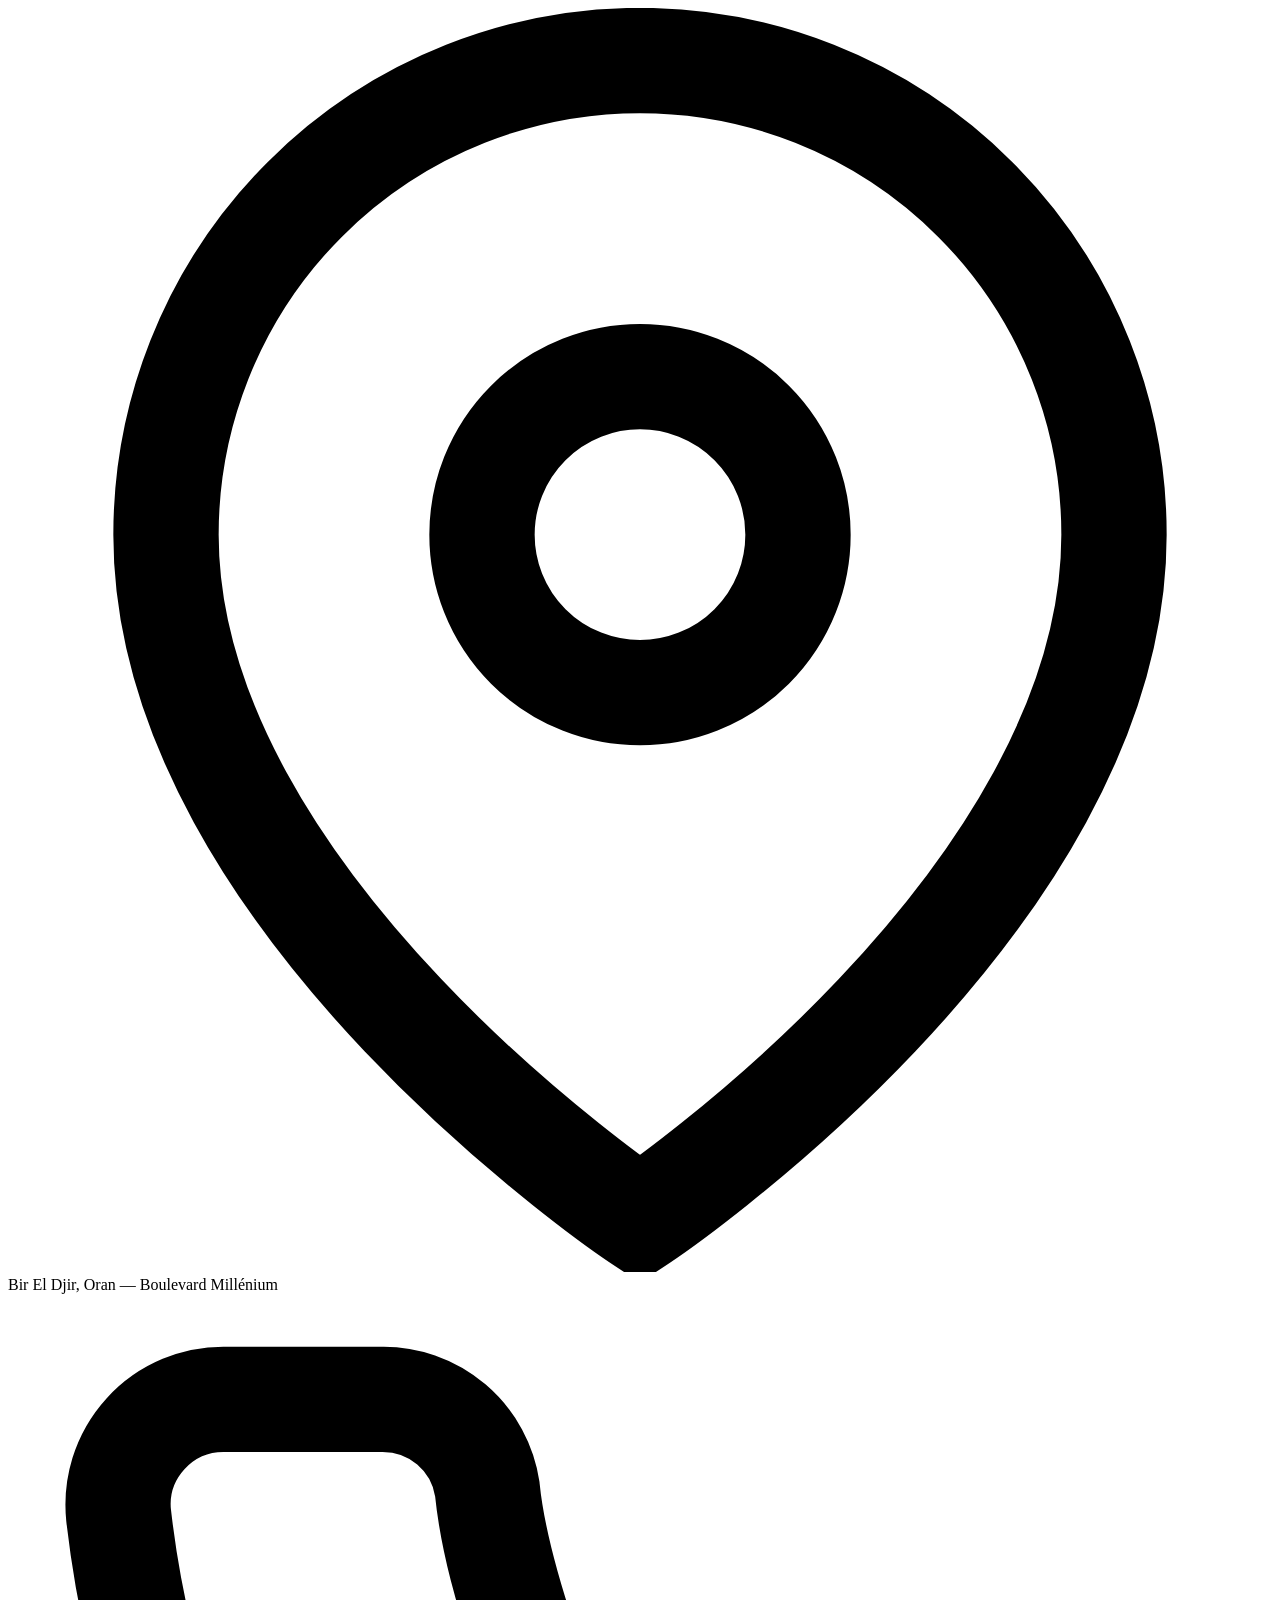
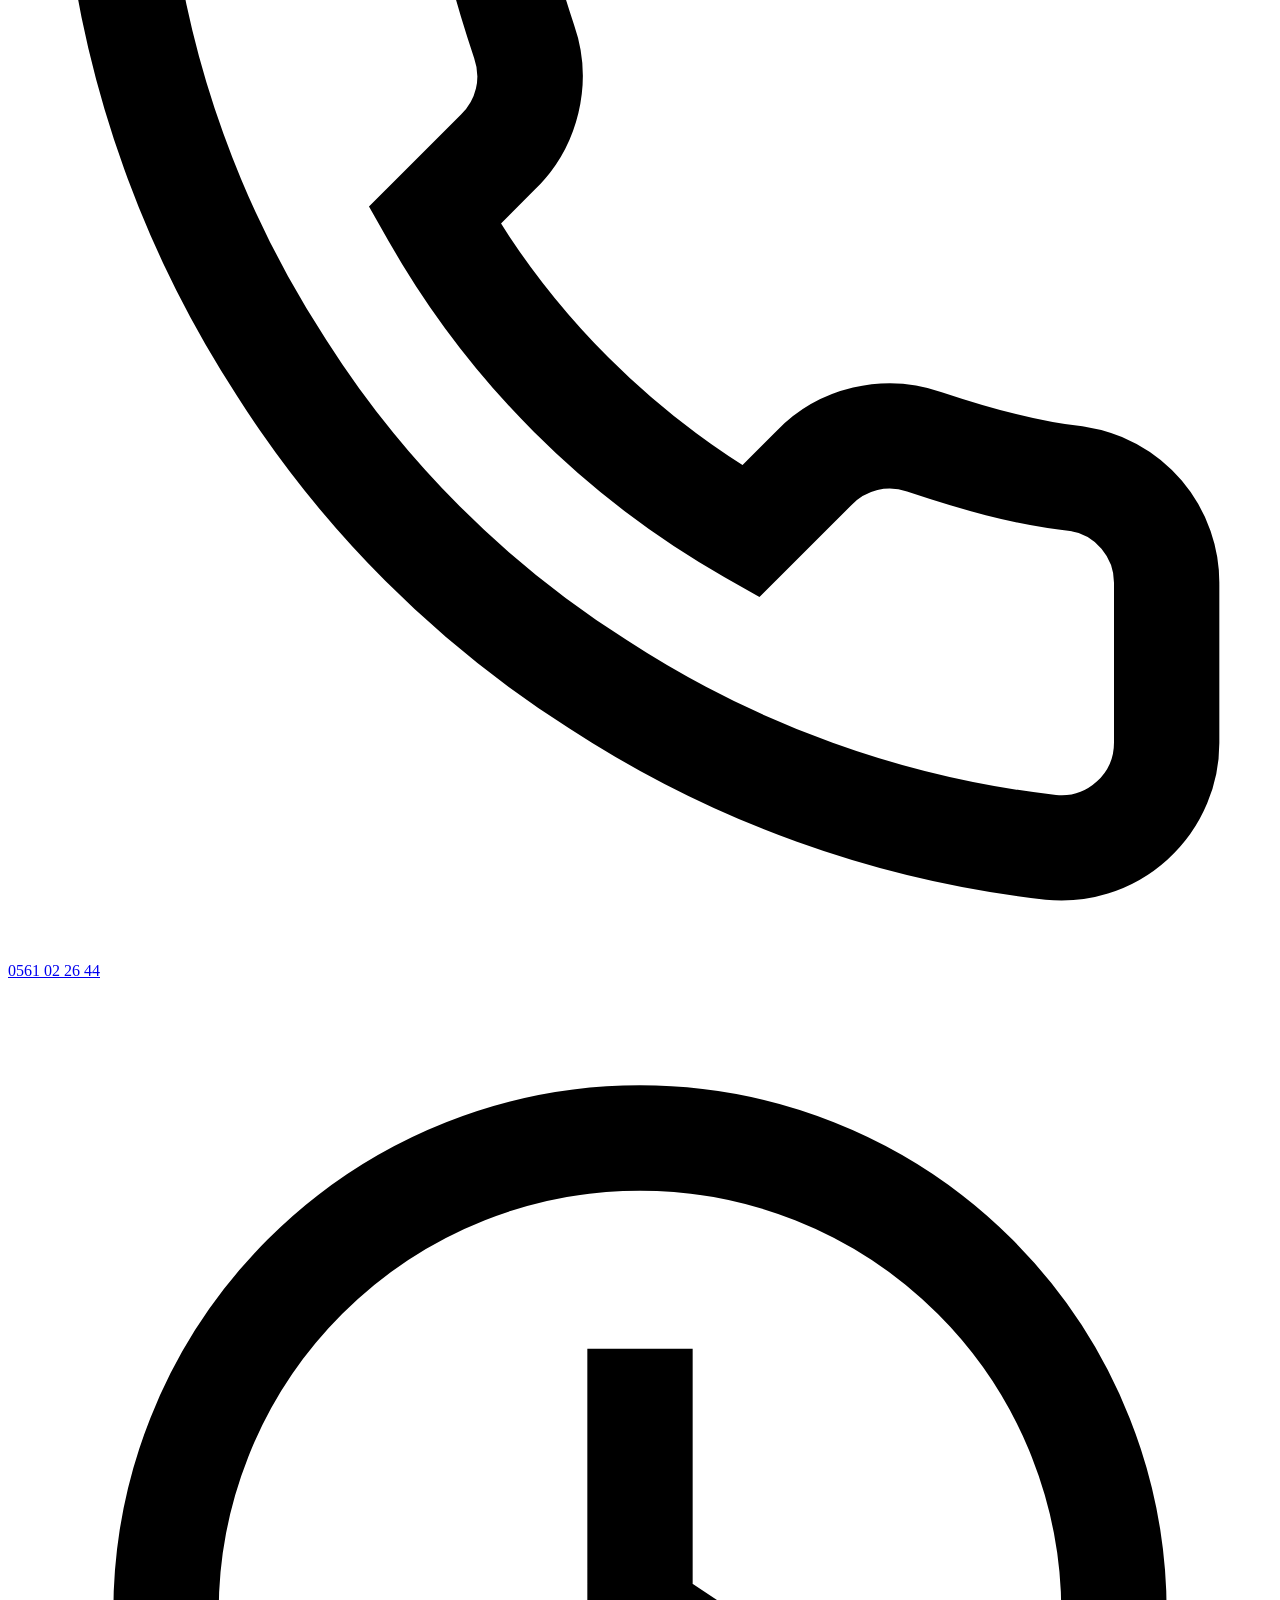
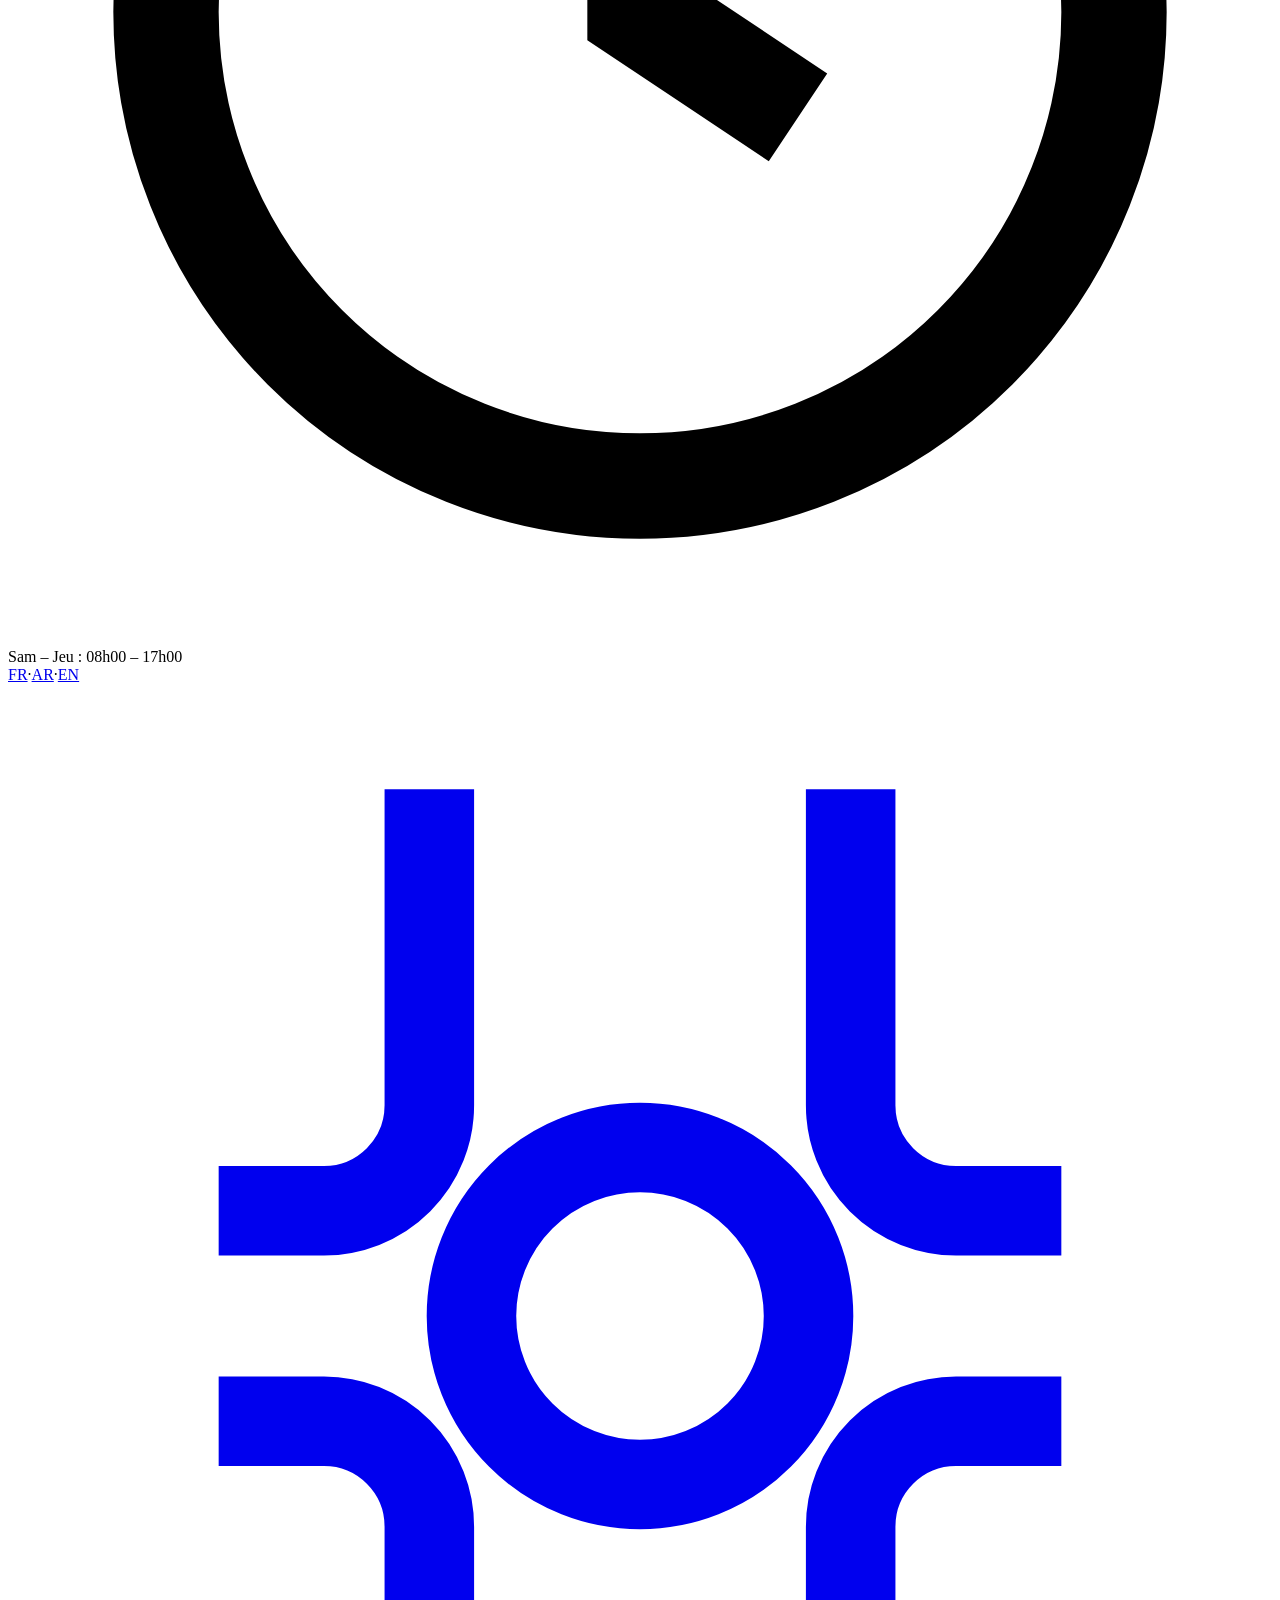
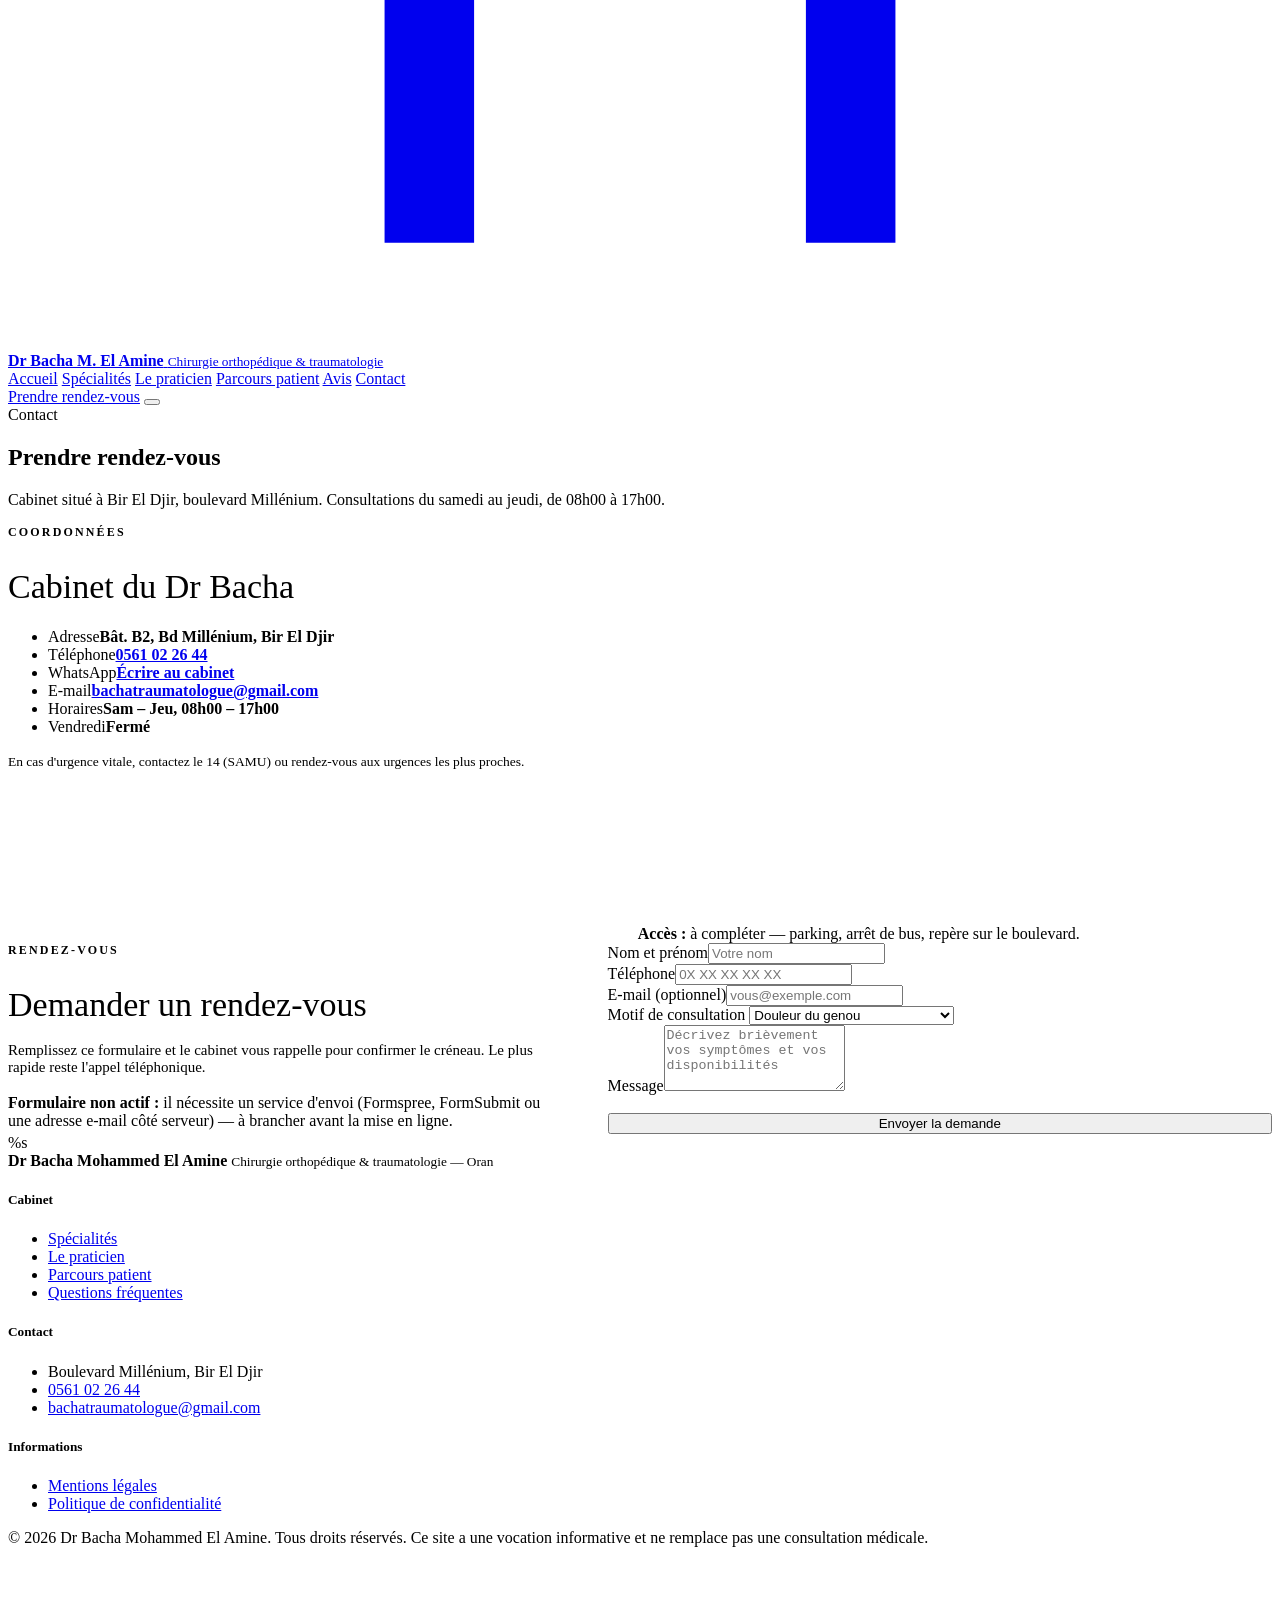
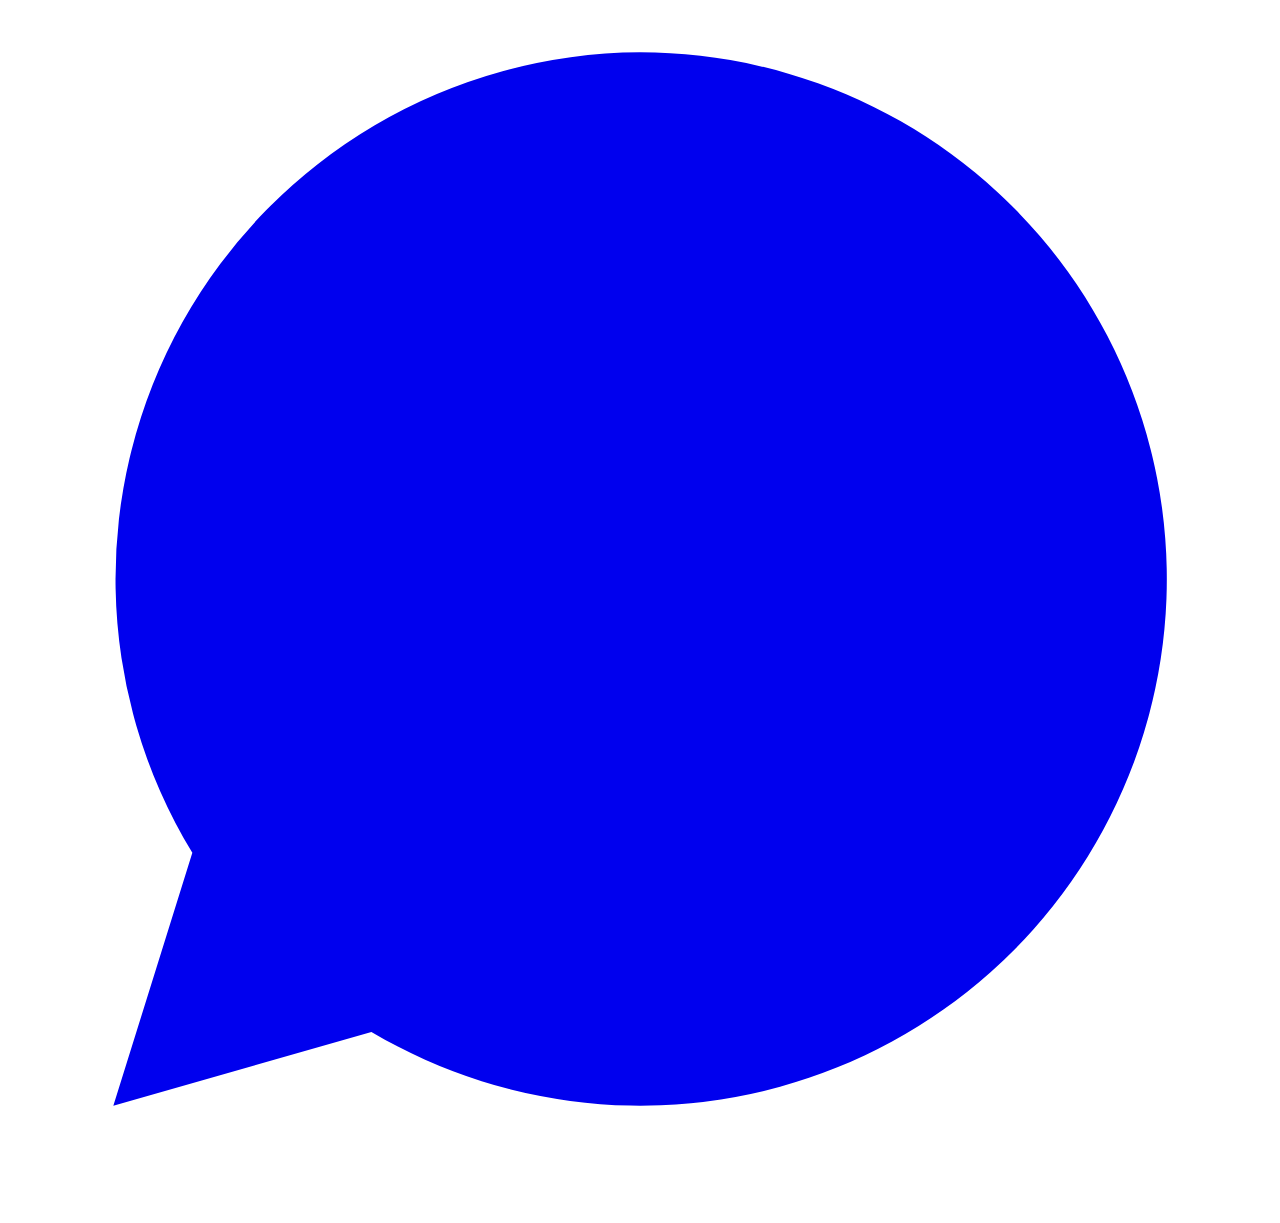
==== contact.html @ 80d090c2 "Add contact.html" ====
<!DOCTYPE html>
<html lang="fr">
<head>
<meta charset="UTF-8">
<meta name="viewport" content="width=device-width, initial-scale=1.0">
<title>Contact et rendez-vous — Dr Bacha, chirurgien orthopédiste à Oran</title>
<meta name="description" content="Coordonnées du cabinet du Dr Bacha à Bir El Djir (Oran) : téléphone 0561 02 26 44, WhatsApp, horaires et demande de rendez-vous en ligne.">
<link rel="preconnect" href="https://fonts.googleapis.com">
<link rel="preconnect" href="https://fonts.gstatic.com" crossorigin>
<link href="https://fonts.googleapis.com/css2?family=Newsreader:ital,opsz,wght@0,6..72,400;0,6..72,500;0,6..72,600;1,6..72,400&family=Inter:wght@300;400;500;600;700&display=swap" rel="stylesheet">
<link rel="stylesheet" href="styles.css">
</head>
<body>

<div class="topbar">
  <div class="wrap">
    <div class="left">
      <span>
        <svg viewBox="0 0 24 24" fill="none" stroke="currentColor" stroke-width="2"><path d="M21 10c0 7-9 13-9 13s-9-6-9-13a9 9 0 1118 0z"/><circle cx="12" cy="10" r="3"/></svg>
        Bir El Djir, Oran — Boulevard Millénium
      </span>
      <span>
        <svg viewBox="0 0 24 24" fill="none" stroke="currentColor" stroke-width="2"><path d="M22 16.9v3a2 2 0 01-2.2 2 19.8 19.8 0 01-8.6-3.1 19.5 19.5 0 01-6-6A19.8 19.8 0 012.1 4.2 2 2 0 014.1 2h3a2 2 0 012 1.7c.1 1 .4 2 .7 2.9a2 2 0 01-.5 2.1L8.1 9.9a16 16 0 006 6l1.2-1.2a2 2 0 012.1-.5c.9.3 1.9.6 2.9.7a2 2 0 011.7 2z"/></svg>
        <a href="tel:+213561022644">0561 02 26 44</a>
      </span>
      <span>
        <svg viewBox="0 0 24 24" fill="none" stroke="currentColor" stroke-width="2"><circle cx="12" cy="12" r="9"/><path d="M12 7v5l3 2"/></svg>
        Sam – Jeu : 08h00 – 17h00
      </span>
    </div>
    <div class="lang"><a href="#" class="on">FR</a><span>·</span><a href="#">AR</a><span>·</span><a href="#">EN</a></div>
  </div>
</div>

<header>
  <div class="wrap">
    <a href="index.html" class="brand"><div class="mark"><svg viewBox="0 0 24 24" fill="none" stroke="currentColor" stroke-width="1.7"><path d="M8 2v6a2 2 0 01-2 2H4M16 2v6a2 2 0 002 2h2"/><path d="M8 22v-6a2 2 0 00-2-2H4M16 22v-6a2 2 0 012-2h2"/><circle cx="12" cy="12" r="3.2"/></svg></div>
      <div class="txt">
        <strong>Dr Bacha M. El Amine</strong>
        <small>Chirurgie orthopédique &amp; traumatologie</small>
      </div>
    </a>
    <nav class="main">
      <a href="index.html">Accueil</a>
      <a href="specialites.html">Spécialités</a>
      <a href="praticien.html">Le praticien</a>
      <a href="index.html#parcours">Parcours patient</a>
      <a href="index.html#avis">Avis</a>
      <a href="contact.html" class="on">Contact</a>
    </nav>
    <a href="contact.html" class="btn btn-primary">Prendre rendez-vous</a>
    <button class="burger" aria-label="Menu"><span></span><span></span><span></span></button>
  </div>
</header>

<section class="page-hero">
  <div class="wrap">
    <div class="crumb">Contact</div>
    <h1>Prendre rendez-vous</h1>
    <p>Cabinet situé à Bir El Djir, boulevard Millénium. Consultations du samedi au jeudi, de 08h00 à 17h00.</p>
  </div>
</section>

<section>
  <div class="wrap" style="display:grid;grid-template-columns:.95fr 1.05fr;gap:56px;align-items:start">
    <div>
      <span class="kicker" style="display:block;font-size:12px;letter-spacing:.18em;text-transform:uppercase;color:var(--teal);font-weight:700;margin-bottom:14px">Coordonnées</span>
      <h2 class="serif" style="font-size:clamp(24px,2.8vw,34px);color:var(--navy);font-weight:400;margin-bottom:22px">Cabinet du Dr Bacha</h2>
      <ul class="hours">
        <li><span>Adresse</span><b>Bât. B2, Bd Millénium, Bir El Djir</b></li>
        <li><span>Téléphone</span><b><a href="tel:+213561022644">0561 02 26 44</a></b></li>
        <li><span>WhatsApp</span><b><a href="https://wa.me/213561022644">Écrire au cabinet</a></b></li>
        <li><span>E-mail</span><b><a href="mailto:bachatraumatologue@gmail.com">bachatraumatologue@gmail.com</a></b></li>
        <li><span>Horaires</span><b>Sam – Jeu, 08h00 – 17h00</b></li>
        <li><span>Vendredi</span><b>Fermé</b></li>
      </ul>
      <p style="font-size:13.5px;color:var(--muted);margin-top:18px">En cas d'urgence vitale, contactez le 14 (SAMU) ou rendez-vous aux urgences les plus proches.</p>
    </div>
    <div>
      <div class="map-frame">
        <iframe src="https://www.google.com/maps?q=Dr+Bacha+Cabinet+de+chirurgie+orthop%C3%A9dique+et+traumatologie+Bir+El+Djir&output=embed" width="100%" height="380" style="border:0" loading="lazy" referrerpolicy="no-referrer-when-downgrade" title="Localisation du cabinet"></iframe>
      </div>
      <div class="todo" style="margin-top:16px"><b>Accès :</b> à compléter — parking, arrêt de bus, repère sur le boulevard.</div>
    </div>
  </div>
</section>

<section style="background:var(--sand)">
  <div class="wrap" style="display:grid;grid-template-columns:.9fr 1.1fr;gap:56px;align-items:start">
    <div>
      <span class="kicker" style="display:block;font-size:12px;letter-spacing:.18em;text-transform:uppercase;color:var(--teal);font-weight:700;margin-bottom:14px">Rendez-vous</span>
      <h2 class="serif" style="font-size:clamp(24px,2.8vw,34px);color:var(--navy);font-weight:400;margin-bottom:18px">Demander un rendez-vous</h2>
      <p style="color:var(--muted);font-size:15px">Remplissez ce formulaire et le cabinet vous rappelle pour confirmer le créneau. Le plus rapide reste l'appel téléphonique.</p>
      <div class="todo" style="margin-top:18px"><b>Formulaire non actif :</b> il nécessite un service d'envoi (Formspree, FormSubmit ou une adresse e-mail côté serveur) — à brancher avant la mise en ligne.</div>
    </div>
    <form class="card" onsubmit="event.preventDefault();alert('Formulaire de démonstration : merci de nous contacter par téléphone.');">
      <div class="form-grid">
        <div class="field"><label for="nom">Nom et prénom</label><input id="nom" name="nom" type="text" placeholder="Votre nom" required></div>
        <div class="field"><label for="tel">Téléphone</label><input id="tel" name="tel" type="tel" placeholder="0X XX XX XX XX" required></div>
        <div class="field full"><label for="email">E-mail (optionnel)</label><input id="email" name="email" type="email" placeholder="vous@exemple.com"></div>
        <div class="field full"><label for="motif">Motif de consultation</label>
          <select id="motif" name="motif">
            <option>Douleur du genou</option><option>Douleur de la hanche</option>
            <option>Épaule</option><option>Main et poignet</option>
            <option>Suite de fracture / traumatisme</option><option>Deuxième avis</option><option>Autre</option>
          </select>
        </div>
        <div class="field full"><label for="message">Message</label><textarea id="message" name="message" rows="4" placeholder="Décrivez brièvement vos symptômes et vos disponibilités"></textarea></div>
      </div>
      <button type="submit" class="btn btn-primary" style="margin-top:18px;width:100%">Envoyer la demande</button>
    </form>
  </div>
</section>

<footer>
  <div class="wrap">
    <div class="top">
      <div class="brand">%s
        <div class="txt">
          <strong>Dr Bacha Mohammed El Amine</strong>
          <small>Chirurgie orthopédique &amp; traumatologie — Oran</small>
        </div>
      </div>
      <div class="cols">
        <div>
          <h5>Cabinet</h5>
          <ul>
            <li><a href="specialites.html">Spécialités</a></li>
            <li><a href="praticien.html">Le praticien</a></li>
            <li><a href="index.html#parcours">Parcours patient</a></li>
            <li><a href="index.html#faq">Questions fréquentes</a></li>
          </ul>
        </div>
        <div>
          <h5>Contact</h5>
          <ul>
            <li>Boulevard Millénium, Bir El Djir</li>
            <li><a href="tel:+213561022644">0561 02 26 44</a></li>
            <li><a href="mailto:bachatraumatologue@gmail.com">bachatraumatologue@gmail.com</a></li>
          </ul>
        </div>
        <div>
          <h5>Informations</h5>
          <ul>
            <li><a href="mentions-legales.html">Mentions légales</a></li>
            <li><a href="mentions-legales.html#confidentialite">Politique de confidentialité</a></li>
          </ul>
        </div>
      </div>
    </div>
    <div class="bottom">
      <span>© 2026 Dr Bacha Mohammed El Amine. Tous droits réservés.</span>
      <span>Ce site a une vocation informative et ne remplace pas une consultation médicale.</span>
    </div>
  </div>
</footer>

<a href="https://wa.me/213561022644" class="float" aria-label="WhatsApp">
  <svg viewBox="0 0 24 24" fill="currentColor"><path d="M17.5 14.4c-.3-.2-1.8-.9-2.1-1-.3-.1-.5-.2-.7.1-.2.3-.8 1-.9 1.1-.2.2-.3.2-.6.1-.3-.2-1.2-.5-2.3-1.4-.8-.8-1.4-1.7-1.6-2-.2-.3 0-.4.1-.6l.5-.6c.1-.2.2-.3.3-.5.1-.2 0-.4 0-.5 0-.2-.7-1.6-.9-2.2-.2-.5-.4-.5-.6-.5h-.5c-.2 0-.5.1-.7.3-.3.3-1 1-1 2.4s1 2.8 1.2 3c.1.2 2 3.1 4.9 4.3 2.4 1 2.9.8 3.4.8.5-.1 1.6-.7 1.9-1.3.2-.6.2-1.2.2-1.3-.1-.2-.3-.2-.6-.4zM12 2a10 10 0 00-8.5 15.2L2 22l4.9-1.4A10 10 0 1012 2z"/></svg>
</a>

<script>
  document.querySelector('.burger')?.addEventListener('click', () => {
    const n = document.querySelector('nav.main');
    if (!n) return;
    const open = n.style.display === 'flex';
    n.style.display = open ? '' : 'flex';
    n.style.position = 'absolute'; n.style.top = '76px'; n.style.right = '16px';
    n.style.flexDirection = 'column'; n.style.background = '#fff';
    n.style.padding = '18px 22px'; n.style.borderRadius = '14px';
    n.style.boxShadow = '0 18px 50px -20px rgba(11,37,69,.28)';
    n.style.gap = '14px'; n.style.zIndex = '70';
  });
  const io = new IntersectionObserver((es) => es.forEach(e => { if (e.isIntersecting) e.target.classList.add('in'); }), { threshold: 0.12 });
  document.querySelectorAll('.reveal').forEach(el => io.observe(el));
</script>
</body>
</html>
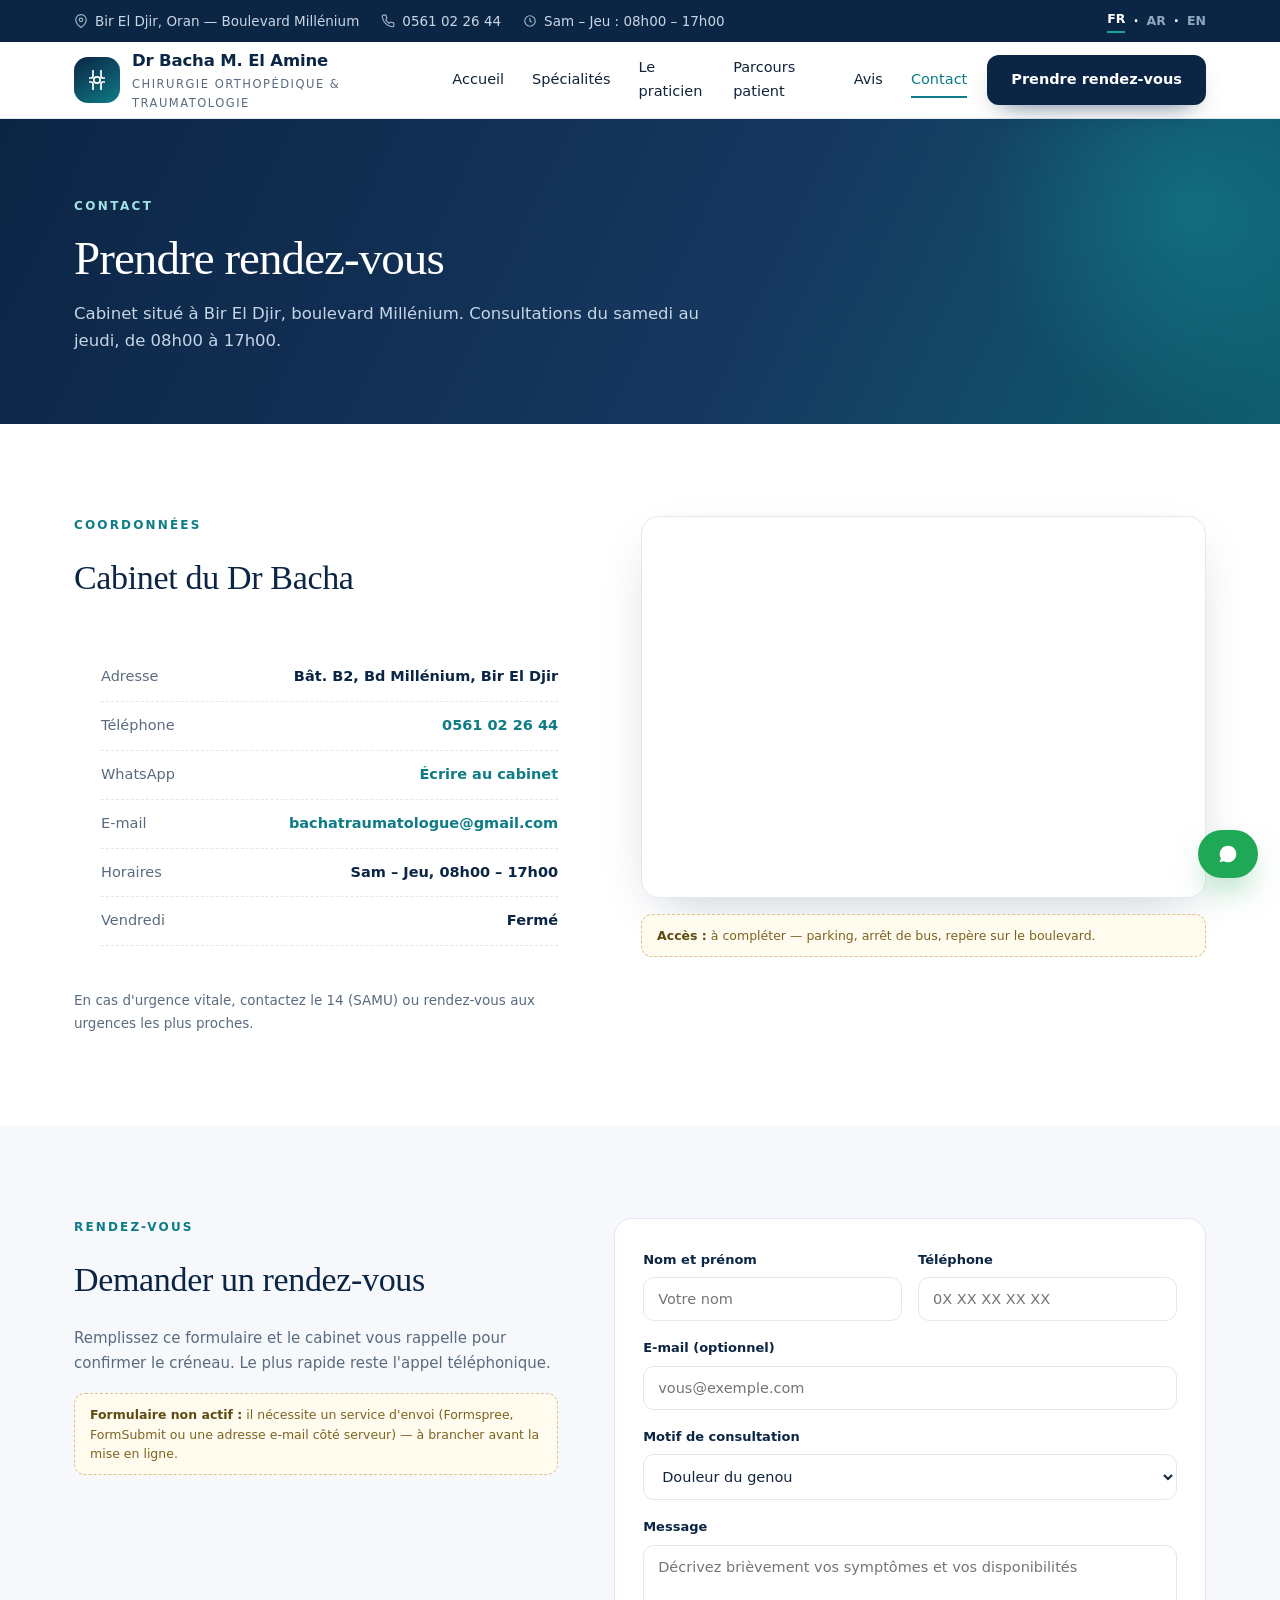
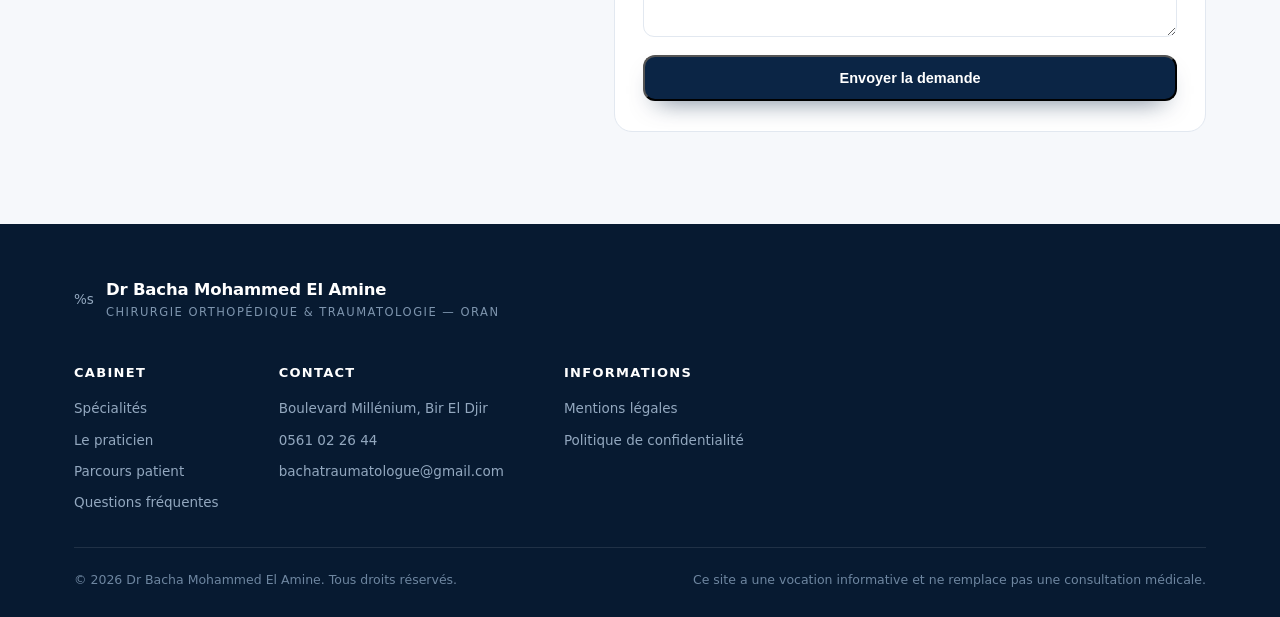
==== commit 8db465c3: "SEO: update contact.html" ====
--- a/contact.html
+++ b/contact.html
@@ -9,6 +9,14 @@
 <link rel="preconnect" href="https://fonts.gstatic.com" crossorigin>
 <link href="https://fonts.googleapis.com/css2?family=Newsreader:ital,opsz,wght@0,6..72,400;0,6..72,500;0,6..72,600;1,6..72,400&family=Inter:wght@300;400;500;600;700&display=swap" rel="stylesheet">
 <link rel="stylesheet" href="styles.css">
+<link rel="canonical" href="https://noudjoudtouil031-cloud.github.io/dr-bacha-site/contact.html">
+<meta property="og:url" content="https://noudjoudtouil031-cloud.github.io/dr-bacha-site/contact.html">
+<meta property="og:image" content="https://noudjoudtouil031-cloud.github.io/dr-bacha-site/assets-real/praticien-portrait.jpg">
+<meta property="og:site_name" content="Dr Bacha Mohammed El Amine">
+<meta name="twitter:card" content="summary_large_image">
+<meta name="twitter:title" content="Contact et rendez-vous — Dr Bacha, chirurgien orthopédiste à Oran">
+<meta name="geo.region" content="DZ-31">
+<meta name="geo.placename" content="Oran, Bir El Djir">
 </head>
 <body>
 
--- a/styles.css
+++ b/styles.css
@@ -0,0 +1,347 @@
+
+  :root{
+    --navy:#0B2545;
+    --navy-soft:#16375F;
+    --teal:#0E7C86;
+    --teal-light:#16A0A8;
+    --sand:#F6F8FB;
+    --white:#FFFFFF;
+    --ink:#12233A;
+    --muted:#5A6B7F;
+    --line:#E2E8F0;
+    --shadow:0 18px 50px -20px rgba(11,37,69,.28);
+    --radius:18px;
+  }
+  *{margin:0;padding:0;box-sizing:border-box}
+  html{scroll-behavior:smooth}
+  body{
+    font-family:'Inter',system-ui,-apple-system,sans-serif;
+    color:var(--ink);background:var(--white);
+    line-height:1.65;-webkit-font-smoothing:antialiased;
+  }
+  img{max-width:100%;display:block}
+  a{text-decoration:none;color:inherit}
+  .wrap{max-width:1180px;margin:0 auto;padding:0 24px}
+  .serif{font-family:'Newsreader',Georgia,serif;font-weight:400;letter-spacing:-.01em}
+
+  /* ---------- TOP BAR ---------- */
+  .topbar{background:var(--navy);color:#C9D6E5;font-size:13.5px}
+  .topbar .wrap{display:flex;gap:26px;align-items:center;justify-content:space-between;min-height:42px;flex-wrap:wrap}
+  .topbar .left{display:flex;gap:22px;flex-wrap:wrap;align-items:center}
+  .topbar span{display:inline-flex;align-items:center;gap:7px}
+  .topbar svg{width:14px;height:14px;opacity:.8}
+  .topbar .lang{display:flex;gap:8px;align-items:center;font-weight:600;color:#fff}
+  .topbar .lang a.on{color:#fff;border-bottom:2px solid var(--teal-light);padding-bottom:1px}
+  .topbar .lang a{color:#8FA6BF;font-size:12.5px}
+
+  /* ---------- HEADER ---------- */
+  header{position:sticky;top:0;z-index:60;background:rgba(255,255,255,.94);backdrop-filter:blur(14px);border-bottom:1px solid var(--line)}
+  header .wrap{display:flex;align-items:center;justify-content:space-between;min-height:76px;gap:20px}
+  .brand{display:flex;align-items:center;gap:12px}
+  .brand .mark{
+    width:46px;height:46px;border-radius:14px;
+    background:linear-gradient(150deg,var(--navy),var(--teal));
+    display:grid;place-items:center;color:#fff;flex-shrink:0;
+  }
+  .brand .mark svg{width:24px;height:24px}
+  .brand .txt strong{display:block;font-size:16.5px;font-weight:600;letter-spacing:-.01em;color:var(--navy)}
+  .brand .txt small{display:block;font-size:11.5px;text-transform:uppercase;letter-spacing:.13em;color:var(--muted)}
+  nav.main{display:flex;gap:28px;align-items:center}
+  nav.main a{font-size:14.5px;color:var(--ink);font-weight:500;position:relative;padding:4px 0}
+  nav.main a::after{content:"";position:absolute;left:0;bottom:-2px;width:0;height:2px;background:var(--teal);transition:width .25s}
+  nav.main a:hover::after{width:100%}
+  .btn{
+    display:inline-flex;align-items:center;justify-content:center;gap:9px;
+    padding:13px 24px;border-radius:12px;font-weight:600;font-size:14.5px;
+    transition:transform .2s, box-shadow .2s, background .2s;white-space:nowrap;
+  }
+  .btn-primary{background:var(--navy);color:#fff;box-shadow:0 12px 26px -14px rgba(11,37,69,.75)}
+  .btn-primary:hover{background:var(--navy-soft);transform:translateY(-1px)}
+  .btn-teal{background:var(--teal);color:#fff;box-shadow:0 12px 26px -14px rgba(14,124,134,.9)}
+  .btn-teal:hover{background:var(--teal-light);transform:translateY(-1px)}
+  .btn-ghost{border:1.5px solid rgba(255,255,255,.45);color:#fff}
+  .btn-ghost:hover{background:rgba(255,255,255,.12)}
+  .btn-outline{border:1.5px solid var(--line);color:var(--navy);background:#fff}
+  .btn-outline:hover{border-color:var(--teal);color:var(--teal)}
+  .burger{display:none;background:none;border:0;cursor:pointer;padding:8px}
+  .burger span{display:block;width:24px;height:2px;background:var(--navy);margin:5px 0;border-radius:2px}
+
+  /* ---------- HERO ---------- */
+  .hero{position:relative;overflow:hidden;background:var(--navy);color:#fff}
+  .hero .bg{position:absolute;inset:0}
+  .hero .bg img{width:100%;height:100%;object-fit:cover;opacity:.42}
+  .hero .bg::after{
+    content:"";position:absolute;inset:0;
+    background:linear-gradient(100deg,rgba(6,22,42,.96) 12%,rgba(8,32,60,.85) 46%,rgba(14,124,134,.42) 100%);
+  }
+  .hero .wrap{position:relative;padding:96px 24px 104px;display:grid;grid-template-columns:1.15fr .85fr;gap:56px;align-items:center}
+  .eyebrow{
+    display:inline-flex;align-items:center;gap:9px;font-size:12.5px;font-weight:600;
+    letter-spacing:.16em;text-transform:uppercase;color:#9FE3E7;
+    background:rgba(255,255,255,.08);border:1px solid rgba(255,255,255,.18);
+    padding:8px 16px;border-radius:100px;margin-bottom:26px;
+  }
+  .hero h1{font-size:clamp(34px,4.6vw,58px);line-height:1.06;letter-spacing:-.02em;font-weight:400;margin-bottom:22px}
+  .hero h1 em{font-style:italic;color:#8FE0E5}
+  .hero p.lead{font-size:17.5px;color:#CBD8E8;max-width:560px;margin-bottom:34px;font-weight:300}
+  .hero .actions{display:flex;gap:14px;flex-wrap:wrap;margin-bottom:38px}
+  .hero .mini{display:flex;gap:34px;flex-wrap:wrap;border-top:1px solid rgba(255,255,255,.16);padding-top:24px}
+  .hero .mini div strong{display:block;font-family:'Newsreader',serif;font-size:26px;line-height:1.1}
+  .hero .mini div span{font-size:12.5px;color:#A9BCCF;letter-spacing:.04em}
+
+  .rating-card{
+    background:rgba(255,255,255,.97);color:var(--ink);border-radius:var(--radius);
+    padding:26px 26px 22px;box-shadow:var(--shadow);max-width:340px;margin-left:auto;
+  }
+  .rating-card .score{display:flex;align-items:center;gap:14px;margin-bottom:6px}
+  .rating-card .score b{font-family:'Newsreader',serif;font-size:44px;line-height:1;color:var(--navy)}
+  .stars{color:#E0A426;letter-spacing:2px;font-size:16px}
+  .rating-card p{font-size:13px;color:var(--muted)}
+  .rating-card .quote{
+    font-size:14px;color:var(--ink);border-top:1px solid var(--line);
+    margin-top:16px;padding-top:16px;font-style:italic;line-height:1.55;
+  }
+
+  /* ---------- TRUST STRIP ---------- */
+  .strip{background:var(--sand);border-bottom:1px solid var(--line)}
+  .strip .wrap{display:grid;grid-template-columns:repeat(4,1fr);gap:24px;padding:30px 24px}
+  .strip .item{display:flex;gap:13px;align-items:flex-start}
+  .strip .ico{
+    width:40px;height:40px;border-radius:11px;background:#fff;border:1px solid var(--line);
+    display:grid;place-items:center;color:var(--teal);flex-shrink:0;
+  }
+  .strip .ico svg{width:19px;height:19px}
+  .strip b{display:block;font-size:14px;color:var(--navy);font-weight:600}
+  .strip small{font-size:12.5px;color:var(--muted)}
+
+  /* ---------- SECTIONS ---------- */
+  section{padding:92px 0}
+  .sec-head{max-width:660px;margin-bottom:52px}
+  .sec-head .kicker{
+    font-size:12px;letter-spacing:.18em;text-transform:uppercase;color:var(--teal);
+    font-weight:700;margin-bottom:14px;display:block;
+  }
+  .sec-head h2{font-size:clamp(27px,3.3vw,40px);line-height:1.15;color:var(--navy);letter-spacing:-.02em;font-weight:400;margin-bottom:14px}
+  .sec-head p{color:var(--muted);font-size:16px}
+  .sec-head.center{margin-left:auto;margin-right:auto;text-align:center}
+
+  /* ---------- SERVICES ---------- */
+  .grid-3{display:grid;grid-template-columns:repeat(3,1fr);gap:24px}
+  .card{
+    background:#fff;border:1px solid var(--line);border-radius:var(--radius);
+    padding:30px 28px;transition:transform .25s, box-shadow .25s, border-color .25s;
+  }
+  .card:hover{transform:translateY(-4px);box-shadow:var(--shadow);border-color:#CFE0E9}
+  .card .ico{
+    width:50px;height:50px;border-radius:14px;display:grid;place-items:center;margin-bottom:20px;
+    background:linear-gradient(150deg,rgba(14,124,134,.12),rgba(11,37,69,.08));color:var(--teal);
+  }
+  .card .ico svg{width:24px;height:24px}
+  .card h3{font-size:18px;color:var(--navy);margin-bottom:9px;font-weight:600;letter-spacing:-.01em}
+  .card p{font-size:14.5px;color:var(--muted);line-height:1.62}
+  .card ul{margin-top:14px;list-style:none;display:grid;gap:7px}
+  .card ul li{font-size:13.5px;color:var(--ink);padding-left:20px;position:relative}
+  .card ul li::before{content:"";position:absolute;left:0;top:8px;width:7px;height:7px;border-radius:50%;background:var(--teal);opacity:.65}
+
+  /* ---------- ABOUT ---------- */
+  .about{background:var(--sand)}
+  .about .wrap{display:grid;grid-template-columns:.95fr 1.05fr;gap:64px;align-items:center}
+  .about .visual{position:relative}
+  .about .visual img{border-radius:22px;box-shadow:var(--shadow);aspect-ratio:4/5;object-fit:cover;object-position:center 30%;width:100%}
+  .about .badge{
+    position:absolute;bottom:-22px;right:-18px;background:#fff;border-radius:16px;
+    padding:18px 22px;box-shadow:var(--shadow);border:1px solid var(--line);max-width:210px;
+  }
+  .about .badge b{display:block;font-family:'Newsreader',serif;font-size:24px;color:var(--navy);line-height:1.1}
+  .about .badge span{font-size:12px;color:var(--muted);display:block;margin-top:4px}
+  .about h2{font-size:clamp(26px,3vw,38px);line-height:1.16;color:var(--navy);font-weight:400;letter-spacing:-.02em;margin-bottom:20px}
+  .about p{color:var(--muted);font-size:15.5px;margin-bottom:16px}
+  .about .points{display:grid;gap:14px;margin-top:26px}
+  .about .points div{display:flex;gap:13px;align-items:flex-start;font-size:14.5px;color:var(--ink)}
+  .about .points .tick{
+    width:24px;height:24px;border-radius:50%;background:rgba(14,124,134,.13);color:var(--teal);
+    display:grid;place-items:center;flex-shrink:0;margin-top:2px;
+  }
+  .about .points .tick svg{width:13px;height:13px}
+
+  /* ---------- PARCOURS ---------- */
+  .steps{display:grid;grid-template-columns:repeat(4,1fr);gap:0;margin-top:10px;position:relative}
+  .steps::before{content:"";position:absolute;top:29px;left:12%;right:12%;height:2px;background:linear-gradient(90deg,rgba(14,124,134,.35),rgba(11,37,69,.18));z-index:0}
+  .step{position:relative;z-index:1;padding:0 18px;text-align:center}
+  .step .num{
+    width:58px;height:58px;border-radius:50%;background:#fff;border:2px solid var(--line);
+    display:grid;place-items:center;margin:0 auto 18px;font-family:'Newsreader',serif;font-size:22px;color:var(--navy);
+    transition:.25s;
+  }
+  .step:hover .num{border-color:var(--teal);color:var(--teal);transform:translateY(-3px)}
+  .step h3{font-size:15.5px;color:var(--navy);margin-bottom:7px;font-weight:600}
+  .step p{font-size:13.5px;color:var(--muted);line-height:1.6}
+
+
+  .wide-photo{position:relative;margin-top:56px;border-radius:22px;overflow:hidden;box-shadow:var(--shadow)}
+  .wide-photo img{width:100%;height:360px;object-fit:cover;object-position:center 40%}
+  .wide-photo .cap{position:absolute;left:0;right:0;bottom:0;padding:60px 34px 30px;background:linear-gradient(0deg,rgba(6,22,42,.88),rgba(6,22,42,0))}
+  .wide-photo .cap b{display:block;font-family:'Newsreader',serif;font-size:23px;font-weight:400;color:#fff;margin-bottom:6px;letter-spacing:-.01em}
+  .wide-photo .cap span{font-size:13.5px;color:#C6D6E6}
+  /* ---------- BAND ---------- */
+  .band{position:relative;overflow:hidden;background:var(--navy);color:#fff;padding:0}
+  .band .bg{position:absolute;inset:0}
+  .band .bg img{width:100%;height:100%;object-fit:cover;opacity:.3}
+  .band .bg::after{content:"";position:absolute;inset:0;background:linear-gradient(90deg,rgba(6,22,42,.94),rgba(11,37,69,.7))}
+  .band .wrap{position:relative;padding:80px 24px;display:flex;justify-content:space-between;align-items:center;gap:40px;flex-wrap:wrap}
+  .band h2{font-size:clamp(24px,2.9vw,34px);font-weight:400;letter-spacing:-.02em;margin-bottom:10px;line-height:1.2}
+  .band p{color:#C2D2E3;font-size:15.5px;max-width:520px}
+
+  /* ---------- AVIS ---------- */
+  .avis{background:var(--sand)}
+  .avis-grid{display:grid;grid-template-columns:repeat(3,1fr);gap:24px}
+  .avis-card{background:#fff;border:1px solid var(--line);border-radius:var(--radius);padding:30px 28px}
+  .avis-card .stars{font-size:14px;margin-bottom:14px;display:block}
+  .avis-card p{font-size:14.5px;color:var(--ink);line-height:1.7;font-style:italic;margin-bottom:20px}
+  .avis-card .who{display:flex;align-items:center;gap:12px;border-top:1px solid var(--line);padding-top:16px}
+  .avis-card .who .av{
+    width:38px;height:38px;border-radius:50%;background:linear-gradient(150deg,var(--navy),var(--teal));
+    color:#fff;display:grid;place-items:center;font-size:14px;font-weight:600;flex-shrink:0;
+  }
+  .avis-card .who b{display:block;font-size:13.5px;color:var(--navy);font-weight:600}
+  .avis-card .who small{font-size:12px;color:var(--muted)}
+
+  /* ---------- FAQ ---------- */
+  .faq-list{max-width:820px;margin:0 auto;display:grid;gap:12px}
+  .faq-item{border:1px solid var(--line);border-radius:14px;background:#fff;overflow:hidden;transition:border-color .2s}
+  .faq-item.open{border-color:#BFD8E2}
+  .faq-q{
+    width:100%;text-align:left;background:none;border:0;cursor:pointer;
+    padding:20px 24px;font-size:15.5px;font-weight:500;color:var(--navy);
+    display:flex;justify-content:space-between;align-items:center;gap:18px;font-family:inherit;
+  }
+  .faq-q .plus{width:22px;height:22px;position:relative;flex-shrink:0;transition:transform .25s}
+  .faq-q .plus::before,.faq-q .plus::after{content:"";position:absolute;inset:0;margin:auto;background:var(--teal);border-radius:2px}
+  .faq-q .plus::before{width:12px;height:2px}
+  .faq-q .plus::after{width:2px;height:12px;transition:transform .25s}
+  .faq-item.open .plus::after{transform:scaleY(0)}
+  .faq-a{max-height:0;overflow:hidden;transition:max-height .3s ease}
+  .faq-a div{padding:0 24px 22px;font-size:14.5px;color:var(--muted);line-height:1.7}
+
+  /* ---------- CONTACT ---------- */
+  .contact{background:var(--navy);color:#fff}
+  .contact .wrap{display:grid;grid-template-columns:1fr 1fr;gap:60px;align-items:start}
+  .contact h2{font-size:clamp(26px,3vw,38px);font-weight:400;letter-spacing:-.02em;margin-bottom:16px;line-height:1.18}
+  .contact .intro{color:#B9CADB;font-size:15.5px;margin-bottom:34px}
+  .cinfo{display:grid;gap:20px;margin-bottom:34px}
+  .cinfo .row{display:flex;gap:15px;align-items:flex-start}
+  .cinfo .row .ico{
+    width:42px;height:42px;border-radius:12px;background:rgba(255,255,255,.09);
+    border:1px solid rgba(255,255,255,.14);display:grid;place-items:center;color:#8FE0E5;flex-shrink:0;
+  }
+  .cinfo .row .ico svg{width:18px;height:18px}
+  .cinfo .row b{display:block;font-size:12px;letter-spacing:.13em;text-transform:uppercase;color:#8FA6BF;font-weight:600;margin-bottom:4px}
+  .cinfo .row span{font-size:15px;color:#fff;line-height:1.5}
+  .cinfo .row span a:hover{color:#8FE0E5}
+  .hours{background:rgba(255,255,255,.06);border:1px solid rgba(255,255,255,.12);border-radius:var(--radius);padding:24px 26px}
+  .hours h4{font-size:13px;letter-spacing:.13em;text-transform:uppercase;color:#8FA6BF;margin-bottom:14px;font-weight:600}
+  .hours .line{display:flex;justify-content:space-between;font-size:14px;padding:7px 0;border-bottom:1px solid rgba(255,255,255,.08)}
+  .hours .line:last-child{border-bottom:0}
+  .hours .line span:first-child{color:#C2D2E3}
+  .hours .line.closed span:last-child{color:#F2A6A6}
+  .map{border-radius:var(--radius);overflow:hidden;box-shadow:var(--shadow);border:1px solid rgba(255,255,255,.14);height:100%;min-height:440px}
+  .map iframe{width:100%;height:100%;min-height:440px;border:0;display:block;filter:saturate(.95)}
+
+  /* ---------- FOOTER ---------- */
+  footer{background:#071A31;color:#93A8BF;padding:52px 0 26px;font-size:13.5px}
+  footer .top{display:flex;justify-content:space-between;gap:40px;flex-wrap:wrap;padding-bottom:34px;border-bottom:1px solid rgba(255,255,255,.1)}
+  footer .brand .txt strong{color:#fff}
+  footer .brand .txt small{color:#7E95AE}
+  footer .cols{display:flex;gap:60px;flex-wrap:wrap}
+  footer h5{color:#fff;font-size:13px;letter-spacing:.1em;text-transform:uppercase;margin-bottom:14px;font-weight:600}
+  footer ul{list-style:none;display:grid;gap:9px}
+  footer a:hover{color:#8FE0E5}
+  footer .bottom{display:flex;justify-content:space-between;gap:20px;flex-wrap:wrap;padding-top:22px;font-size:12.5px;color:#6E86A0}
+
+  /* ---------- FLOATING WHATSAPP ---------- */
+  .float{
+    position:fixed;right:22px;bottom:22px;z-index:80;display:flex;align-items:center;gap:10px;
+    background:#1FA855;color:#fff;padding:14px 20px;border-radius:100px;font-weight:600;font-size:14px;
+    box-shadow:0 16px 34px -12px rgba(31,168,85,.7);transition:transform .2s;
+  }
+  .float:hover{transform:translateY(-2px)}
+  .float svg{width:20px;height:20px}
+
+  /* ---------- REVEAL ---------- */
+  .reveal{opacity:0;transform:translateY(18px);transition:opacity .6s ease, transform .6s ease}
+  .reveal.in{opacity:1;transform:none}
+
+  /* ---------- RESPONSIVE ---------- */
+  @media (max-width:1000px){
+    .hero .wrap{grid-template-columns:1fr;gap:38px;padding:70px 24px 80px}
+    .rating-card{margin-left:0;max-width:420px}
+    .about .wrap{grid-template-columns:1fr;gap:44px}
+    .grid-3,.avis-grid{grid-template-columns:1fr 1fr}
+    .strip .wrap{grid-template-columns:1fr 1fr}
+    .steps{grid-template-columns:1fr 1fr;gap:34px}
+    .steps::before{display:none}
+    .contact .wrap{grid-template-columns:1fr;gap:40px}
+  }
+  @media (max-width:720px){
+    nav.main{display:none}
+    .burger{display:block}
+    .grid-3,.avis-grid,.strip .wrap,.steps{grid-template-columns:1fr}
+    section{padding:64px 0}
+    .hero .mini{gap:22px}
+    .topbar .wrap{justify-content:center;gap:12px;padding:8px 24px;text-align:center}
+    .topbar .left{gap:14px;justify-content:center}
+    .float{right:14px;bottom:14px;padding:13px 18px;font-size:13.5px}
+    .about .badge{right:8px;bottom:-16px}
+  }
+
+/* ---------- PAGES INTERNES ---------- */
+nav.main a.on{color:var(--teal)}
+nav.main a.on::after{width:100%}
+.page-hero{background:linear-gradient(115deg,var(--navy) 0%,var(--navy-soft) 58%,#0E5E6E 100%);color:#fff;padding:78px 0 70px;position:relative;overflow:hidden}
+.page-hero::after{content:"";position:absolute;right:-120px;top:-120px;width:420px;height:420px;border-radius:50%;background:radial-gradient(circle,rgba(22,160,168,.35),transparent 70%)}
+.page-hero .wrap{position:relative}
+.crumb{font-size:12px;letter-spacing:.2em;text-transform:uppercase;color:#9FE3E7;font-weight:600;margin-bottom:16px}
+.page-hero h1{font-size:clamp(30px,3.7vw,47px);line-height:1.08;font-weight:400;letter-spacing:-.02em;margin-bottom:16px;font-family:'Newsreader',serif}
+.page-hero p{color:#C7D6E6;max-width:640px;font-size:16.5px;font-weight:300}
+
+.detail{display:grid;grid-template-columns:64px 1fr;gap:26px;padding:36px 0;border-bottom:1px solid var(--line)}
+.detail:last-child{border-bottom:0}
+.detail .ico{width:56px;height:56px;border-radius:16px;display:grid;place-items:center;background:linear-gradient(150deg,rgba(14,124,134,.12),rgba(11,37,69,.08));color:var(--teal)}
+.detail .ico svg{width:26px;height:26px}
+.detail h3{font-size:21px;color:var(--navy);margin-bottom:10px;font-weight:600;letter-spacing:-.01em}
+.detail p{color:var(--muted);font-size:15.5px;margin-bottom:14px}
+.detail ul{list-style:none;display:grid;grid-template-columns:1fr 1fr;gap:8px 24px}
+.detail ul li{font-size:14px;color:var(--ink);padding-left:20px;position:relative}
+.detail ul li::before{content:"";position:absolute;left:0;top:8px;width:7px;height:7px;border-radius:50%;background:var(--teal);opacity:.65}
+
+.chips{display:flex;flex-wrap:wrap;gap:10px}
+.chips span{background:#fff;border:1px solid var(--line);border-radius:100px;padding:9px 17px;font-size:13.5px;color:var(--ink)}
+.two-col{display:grid;grid-template-columns:.95fr 1.05fr;gap:64px;align-items:start}
+
+.hours{list-style:none;display:grid;gap:0}
+.hours li{display:flex;justify-content:space-between;gap:20px;padding:12px 0;border-bottom:1px dashed var(--line);font-size:14.5px;color:var(--muted)}
+.hours li b{color:var(--navy);font-weight:600;text-align:right}
+.hours li b a{color:var(--teal)}
+
+.todo{border:1px dashed #D9C48B;background:#FFFBEF;color:#7A6420;font-size:12.5px;line-height:1.55;padding:11px 15px;border-radius:11px;margin-top:14px}
+.todo b{color:#5E4B12}
+
+.form-grid{display:grid;grid-template-columns:1fr 1fr;gap:16px}
+.field{display:grid;gap:7px}
+.field.full{grid-column:1/-1}
+.field label{font-size:13px;font-weight:600;color:var(--navy)}
+.field input,.field select,.field textarea{border:1px solid var(--line);border-radius:11px;padding:13px 14px;font-family:inherit;font-size:14.5px;background:#fff;color:var(--ink);width:100%}
+.field input:focus,.field select:focus,.field textarea:focus{outline:none;border-color:var(--teal);box-shadow:0 0 0 3px rgba(14,124,134,.12)}
+
+.map-frame{border-radius:var(--radius);overflow:hidden;border:1px solid var(--line);box-shadow:var(--shadow);line-height:0}
+.legal p{line-height:1.75}
+
+@media(max-width:960px){
+  .detail{grid-template-columns:1fr;gap:16px}
+  .detail ul{grid-template-columns:1fr}
+  .two-col{grid-template-columns:1fr;gap:34px}
+  .page-hero{padding:56px 0 48px}
+}
+@media(max-width:640px){
+  .form-grid{grid-template-columns:1fr}
+}
